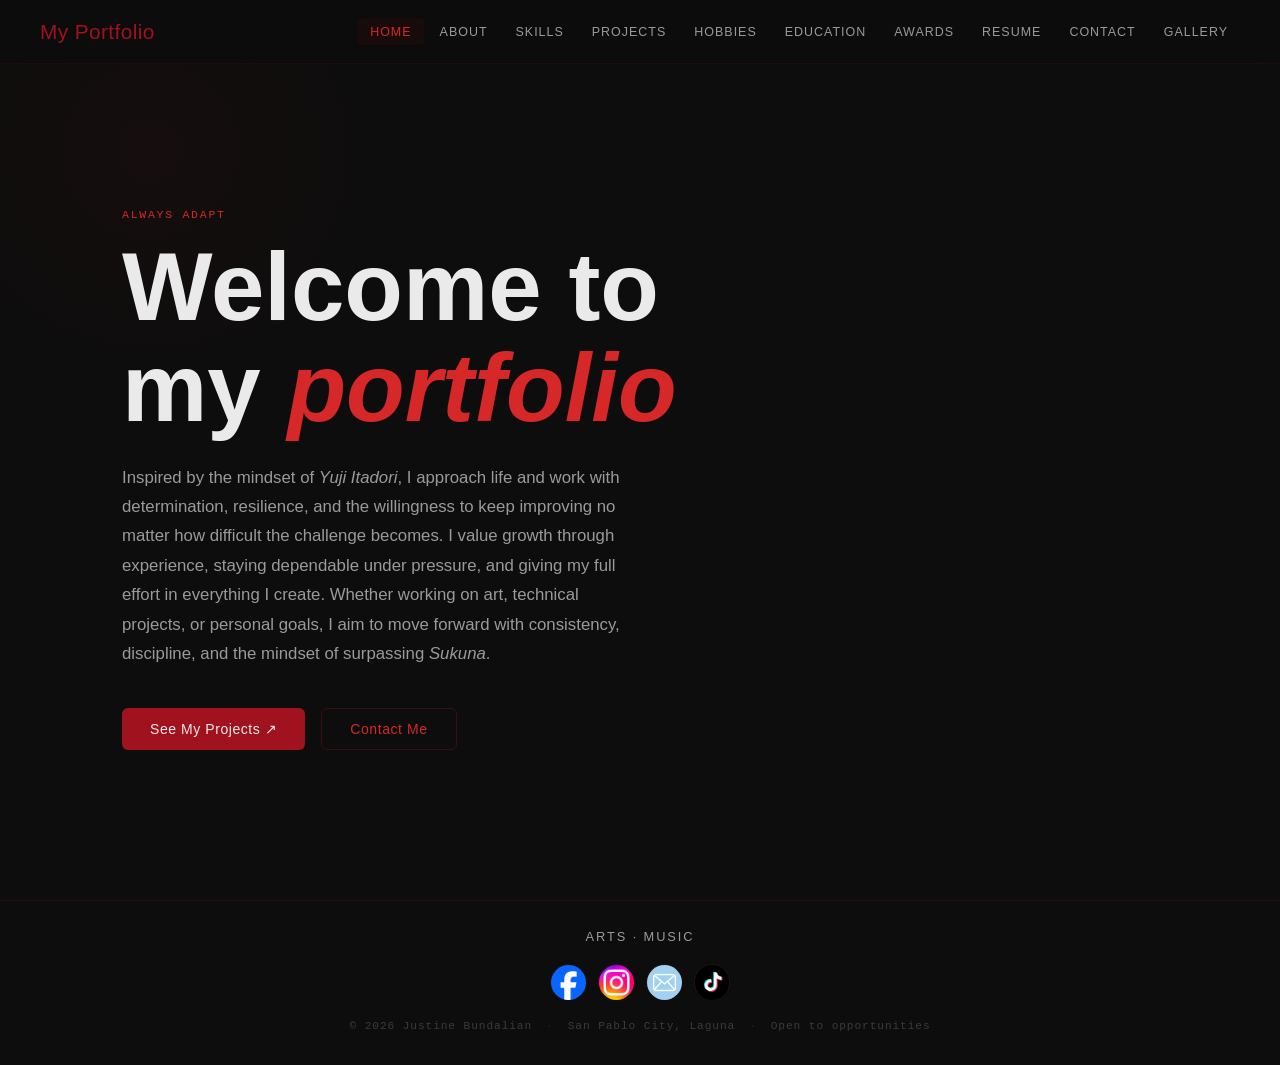
==== index.html @ 8720922f "Update index.html" ====
<!DOCTYPE html>
<html lang="en">
<head>
  <meta charset="UTF-8">
  <meta name="viewport" content="width=device-width, initial-scale=1.0">
  <title>Justine's Portfolio</title>
  <link rel="stylesheet" href="index.css">
</head>
<body>

<nav>
  <div class="nav-logo"><a href="index.html" style="text-decoration:none; color:inherit;">My Portfolio</a></div>
  <ul class="nav-links" id="navLinks">
    <li><a href="index.html">Home</a></li>
    <li><a href="about.html">About</a></li>
    <li><a href="skills.html">Skills</a></li>
    <li><a href="project.html">Projects</a></li>
    <li><a href="hobbies.html">Hobbies</a></li>
    <li><a href="education.html">Education</a></li>
    <li><a href="awards.html">Awards</a></li>
    <li><a href="resume.html">Resume</a></li>
    <li><a href="contact.html">Contact</a></li>
    <li><a href="gallery.html">Gallery</a></li>
  </ul>
  <div class="hamburger" id="hamburger" onclick="toggleMenu()">
    <span></span><span></span><span></span>
  </div>
</nav>

<div class="page active" style="display:block;">
  <div class="bg-glow"></div>
  <div class="home-grid">
    <div>
      <div class="eyebrow fade-up">Always adapt</div>
      <h1 class="hero-title fade-up-2">Welcome to my <em>portfolio</em><br></h1>
      <p class="hero-sub fade-up-3">Inspired by the mindset of <em>Yuji Itadori</em>, I approach life and work with determination, resilience, and the willingness to keep improving no matter how difficult the challenge becomes. I value growth through experience, staying dependable under pressure, and giving my full effort in everything I create. Whether working on art, technical projects, or personal goals, I aim to move forward with consistency, discipline, and the mindset of surpassing <em>Sukuna</em>.</p>
      <div class="hero-actions fade-up-4" style="justify-content: flex-start;">
        <a href="project.html" class="btn">See My Projects ↗</a>
        <a href="contact.html" class="btn btn-outline">Contact Me</a>
      </div>
    </div>
  </div>
</div>

<footer>
  <div class="footer-inner">
    <div class="footer-tagline">Arts · Music</div>
    <div class="footer-socials">
      <a href="#" aria-label="Facebook"><img src="fb.jpg" alt=""></a>
      <a href="#" aria-label="Instagram"><img src="ig.jpg" alt=""></a>
      <a href="#" aria-label="Email"><img src="email.jpg" alt=""></a>
      <a href="#" aria-label="TikTok"><img src="tiktok.jpg" alt=""></a>
    </div>
    <div class="footer-bottom">
      © 2026 Justine Bundalian
      <span class="footer-dot">·</span>
      San Pablo City, Laguna
      <span class="footer-dot">·</span>
      Open to opportunities
    </div>
  </div>
</footer>

<script src="index.js"></script>
</body>
</html>
---- index.css ----
:root {
    --bg: #0D0D0D;
    --bg2: #111111;
    --bg3: #1A1A1A;
    --accent: #A1121F;
    --accent2: #D62828;
    --text: #EAEAEA;
    --text2: #9A9A9A;
    --text3: #5a5a5a;
    --border: rgba(161,18,31,0.15);
    --border2: rgba(161,18,31,0.3);
    --card: #141414;
    --serif: sans-serif;
    --sans: 'DM Sans', sans-serif;
    --mono: 'DM Mono', monospace;
  }

  * { margin: 0; padding: 0; box-sizing: border-box; }

  body {
    font-family: var(--sans);
    background: var(--bg);
    color: var(--text);
    min-height: 100vh;
    overflow-x: hidden;
  }

  /* ─── NAV ─── */
  nav {
    position: fixed; top: 0; left: 0; right: 0; z-index: 100;
    background: rgba(13,13,13,0.92);
    backdrop-filter: blur(12px);
    border-bottom: 1px solid var(--border);
    display: flex; align-items: center; justify-content: space-between;
    padding: 0 2.5rem;
    height: 64px;
  }

  .nav-logo {
    font-family: var(--serif);
    font-size: 1.3rem;
    color: var(--accent);
    letter-spacing: 0.02em;
    cursor: pointer;
  }

  .nav-links {
    display: flex; gap: 0.25rem; list-style: none;
    flex-wrap: wrap;
  }

  .nav-links a {
    display: block;
    padding: 0.4rem 0.75rem;
    font-size: 0.78rem;
    font-weight: 500;
    letter-spacing: 0.08em;
    text-transform: uppercase;
    color: var(--text2);
    text-decoration: none;
    border-radius: 4px;
    transition: color 0.2s, background 0.2s;
    cursor: pointer;
  }

  .nav-links a:hover, .nav-links a.active {
    color: var(--accent2);
    background: rgba(161,18,31,0.08);
  }

  .hamburger {
    display: none;
    flex-direction: column;
    gap: 5px;
    cursor: pointer;
    padding: 4px;
  }

  .hamburger span {
    width: 22px; height: 2px;
    background: var(--accent);
    border-radius: 2px;
    transition: all 0.3s;
  }

  /* ─── PAGE SYSTEM ─── */
  .page { display: none; padding-top: 64px; min-height: 100vh; }
  .page.active { display: block; }

  /* ─── SECTION WRAPPER ─── */
  .section { max-width: 1100px; margin: 0 auto; padding: 5rem 2rem; }
  .section-sm { max-width: 800px; margin: 0 auto; padding: 5rem 2rem; }

  /* ─── TYPOGRAPHY ─── */
  .eyebrow {
    font-family: var(--mono);
    font-size: 0.72rem;
    letter-spacing: 0.15em;
    text-transform: uppercase;
    color: var(--accent2);
    margin-bottom: 1rem;
  }

  h1.hero-title {
    font-family: var(--serif);
    font-size: clamp(3rem, 8vw, 6rem);
    font-weight: 700;
    line-height: 1.05;
    margin-bottom: 1.5rem;
  }

  h1.hero-title em {
    font-style: italic;
    color: var(--accent2);
  }

  h2.page-title {
    font-family: var(--serif);
    font-size: clamp(2rem, 5vw, 3.5rem);
    font-weight: 700;
    line-height: 1.1;
    margin-bottom: 0.5rem;
  }

  h2.page-title em { font-style: italic; color: var(--accent2); }

  h3.sub-title {
    font-family: var(--serif);
    font-size: 1.4rem;
    font-weight: 400;
    margin-bottom: 0.75rem;
  }

  .lead {
    font-size: 1.1rem;
    color: var(--text2);
    line-height: 1.8;
    max-width: 640px;
  }

  .divider {
    width: 60px; height: 2px;
    background: var(--accent);
    margin: 1.5rem 0;
  }

  /* ─── CARDS ─── */
  .card {
    background: var(--card);
    border: 1px solid var(--border);
    border-radius: 12px;
    padding: 1.75rem;
    transition: border-color 0.3s, transform 0.3s;
  }

  .card:hover {
    border-color: var(--border2);
    transform: translateY(-3px);
  }

  /* ─── GRID ─── */
  .grid-2 { display: grid; grid-template-columns: repeat(auto-fit, minmax(280px,1fr)); gap: 1.5rem; }
  .grid-3 { display: grid; grid-template-columns: repeat(auto-fit, minmax(220px,1fr)); gap: 1.25rem; }

  /* ─── BADGE ─── */
  .badge {
    display: inline-block;
    padding: 0.25rem 0.75rem;
    background: rgba(161,18,31,0.1);
    border: 1px solid var(--border2);
    border-radius: 20px;
    font-size: 0.75rem;
    font-family: var(--mono);
    color: var(--accent2);
    letter-spacing: 0.05em;
  }

  /* ─── BUTTON ─── */
  .btn {
    display: inline-flex; align-items: center; gap: 0.5rem;
    padding: 0.75rem 1.75rem;
    background: var(--accent);
    color: #EAEAEA;
    font-family: var(--sans);
    font-weight: 500;
    font-size: 0.875rem;
    letter-spacing: 0.04em;
    border: none; border-radius: 6px;
    cursor: pointer;
    text-decoration: none;
    transition: background 0.2s, transform 0.15s;
  }

  .btn:hover { background: var(--accent2); transform: translateY(-1px); }

  .btn-outline {
    background: transparent;
    color: var(--accent2);
    border: 1px solid var(--border2);
  }

  .btn-outline:hover { background: rgba(161,18,31,0.08); color: var(--accent2); }

  /* ═══════════════════════════════════════
     HOME PAGE
  ═══════════════════════════════════════ */
  #home {
    position: relative;
    overflow: hidden;
  }

  .home-grid {
    max-width: 1100px;
    margin: 0 auto;
    padding: 9rem 2rem 5rem;
    display: grid;
    grid-template-columns: 1fr 380px;
    gap: 4rem;
    align-items: center;
  }

  @media(max-width: 860px) {
    .home-grid { grid-template-columns: 1fr; padding: 6rem 1.5rem 3rem; }
    .home-portrait { order: -1; }
  }

  .hero-sub {
    font-size: 1.05rem;
    color: var(--text2);
    line-height: 1.75;
    margin-bottom: 2.5rem;
    max-width: 520px;
  }

  .hero-actions { display: flex; gap: 1rem; flex-wrap: wrap; }

  .hero-stats {
    display: flex; gap: 2.5rem;
    margin-top: 3rem;
    padding-top: 2rem;
    border-top: 1px solid var(--border);
    flex-wrap: wrap;
  }

  .stat-num {
    font-family: var(--serif);
    font-size: 2rem;
    color: var(--accent2);
    font-weight: 700;
  }

  .stat-label {
    font-size: 0.8rem;
    color: var(--text3);
    letter-spacing: 0.06em;
    text-transform: uppercase;
    margin-top: 0.25rem;
  }

  .home-portrait {
    position: relative;
  }

  .portrait-frame {
    width: 100%;
    aspect-ratio: 3/4;
    border-radius: 12px;
    background: linear-gradient(135deg, #1a1010 0%, #2a1010 100%);
    border: 1px solid var(--border);
    display: flex;
    align-items: center;
    justify-content: center;
    position: relative;
    overflow: hidden;
  }

  .portrait-initials {
    font-family: var(--serif);
    font-size: 7rem;
    color: var(--accent);
    font-style: italic;
    opacity: 0.6;
    user-select: none;
  }

  .portrait-accent {
    position: absolute;
    top: -20px; right: -20px;
    width: 120px; height: 120px;
    border: 2px solid var(--accent);
    border-radius: 8px;
    opacity: 0.2;
  }

  .portrait-accent2 {
    position: absolute;
    bottom: -20px; left: -20px;
    width: 80px; height: 80px;
    border: 2px solid var(--accent);
    border-radius: 50%;
    opacity: 0.15;
  }

  .bg-glow {
    position: absolute;
    width: 500px; height: 500px;
    border-radius: 50%;
    background: radial-gradient(circle, rgba(161,18,31,0.06) 0%, transparent 70%);
    top: -100px; left: -100px;
    pointer-events: none;
  }

  /* ═══════════════════════════════════════
     ABOUT PAGE
  ═══════════════════════════════════════ */
  .about-layout {
    display: grid;
    grid-template-columns: 1fr 1.4fr;
    gap: 4rem;
    align-items: start;
  }

  @media(max-width: 760px) { .about-layout { grid-template-columns: 1fr; } }

  .about-aside {
    position: sticky; top: 90px;
  }

  .about-img {
    width: 100%;
    aspect-ratio: 1;
    border-radius: 12px;
    background: var(--card);
    border: 1px solid var(--border);
    display: flex; align-items: center; justify-content: center;
    font-family: var(--serif);
    font-size: 5rem;
    color: var(--accent);
    font-style: italic;
    margin-bottom: 1.5rem;
  }

  .info-rows { display: flex; flex-direction: column; gap: 0.75rem; }

  .info-row {
    display: flex; gap: 1rem;
    font-size: 0.875rem;
    padding: 0.75rem 0;
    border-bottom: 1px solid var(--border);
  }

  .info-row-label {
    color: var(--text3);
    font-family: var(--mono);
    font-size: 0.72rem;
    letter-spacing: 0.08em;
    text-transform: uppercase;
    min-width: 90px;
    padding-top: 0.1rem;
  }

  .info-row-val { color: var(--text); }

  .about-content p {
    color: var(--text2);
    line-height: 1.85;
    margin-bottom: 1.25rem;
    font-size: 1rem;
  }

  .about-content p strong { color: var(--accent2); font-weight: 500; }

  /* ═══════════════════════════════════════
     SKILLS PAGE
  ═══════════════════════════════════════ */
  .skill-category { margin-bottom: 3rem; }

  .skill-category-title {
    font-family: var(--mono);
    font-size: 0.75rem;
    letter-spacing: 0.12em;
    text-transform: uppercase;
    color: var(--accent2);
    margin-bottom: 1.25rem;
    padding-bottom: 0.75rem;
    border-bottom: 1px solid var(--border);
  }

  .skill-item {
    display: flex; align-items: center; gap: 1rem;
    margin-bottom: 1rem;
  }

  .skill-name {
    min-width: 160px;
    font-size: 0.9rem;
    color: var(--text);
  }

  .skill-bar-wrap {
    flex: 1;
    height: 4px;
    background: var(--bg3);
    border-radius: 2px;
    overflow: hidden;
  }

  .skill-bar {
    height: 100%;
    background: linear-gradient(90deg, var(--accent), var(--accent2));
    border-radius: 2px;
    width: 0;
    transition: width 1s cubic-bezier(0.4, 0, 0.2, 1);
  }

  .skill-pct {
    font-family: var(--mono);
    font-size: 0.72rem;
    color: var(--text3);
    min-width: 36px;
    text-align: right;
  }

  .tech-chips { display: flex; flex-wrap: wrap; gap: 0.5rem; margin-top: 0.75rem; }

  .tech-chip {
    padding: 0.35rem 0.9rem;
    background: var(--bg3);
    border: 1px solid var(--border);
    border-radius: 6px;
    font-size: 0.8rem;
    font-family: var(--mono);
    color: var(--text2);
    transition: border-color 0.2s, color 0.2s;
  }

  .tech-chip:hover { border-color: var(--accent2); color: var(--accent2); }

  /* ═══════════════════════════════════════
     PROJECTS PAGE
  ═══════════════════════════════════════ */
  .project-card {
  background: var(--card);
  border: 1px solid var(--border);
  border-radius: 16px;
  overflow: hidden;
  transition: border-color 0.3s, transform 0.3s;

  /* MAKE CARD BIGGER */
  max-width: 500px;
  width: 100%;
  margin: 0 auto;
}

.project-card:hover {
  border-color: var(--border2);
  transform: translateY(-4px);
}

.project-thumb {
  height: 320px; /* BIGGER IMAGE AREA */
  background: var(--bg3);
  position: relative;
  overflow: hidden;
  display: flex;
  align-items: center;
  justify-content: center;
}

.project-thumb-img {
  width: 100%;
  height: 100%;

  /* IMAGE FITS PROPERLY */
  object-fit: contain;

  /* optional */
  background: #111;
  padding: 10px;
  display: block;
}

.project-body {
  padding: 2rem;
}

  .project-tags { display: flex; flex-wrap: wrap; gap: 0.4rem; margin-bottom: 0.75rem; }

  .project-title {
    font-family: var(--serif);
    font-size: 1.25rem;
    margin-bottom: 0.5rem;
    color: var(--text);
  }

  .project-desc {
    font-size: 0.875rem;
    color: var(--text2);
    line-height: 1.7;
    margin-bottom: 1.25rem;
  }

  .project-link {
    font-size: 0.8rem;
    font-family: var(--mono);
    color: var(--accent2);
    text-decoration: none;
    letter-spacing: 0.05em;
    display: inline-flex; align-items: center; gap: 0.4rem;
  }

  .project-link:hover { color: var(--accent); }

  /* ═══════════════════════════════════════
     HOBBIES PAGE
  ═══════════════════════════════════════ */
  .hobby-card {
    background: var(--card);
    border: 1px solid var(--border);
    border-radius: 12px;
    padding: 2rem;
    text-align: center;
    transition: border-color 0.3s, transform 0.3s;
  }

  .hobby-card:hover { border-color: var(--border2); transform: translateY(-3px); }

  .hobby-icon {
    font-size: 2.5rem;
    margin-bottom: 1rem;
    display: block;
  }

  .hobby-name {
    font-family: var(--serif);
    font-size: 1.1rem;
    margin-bottom: 0.5rem;
  }

  .hobby-desc {
    font-size: 0.85rem;
    color: var(--text2);
    line-height: 1.65;
  }

  /* ═══════════════════════════════════════
     EDUCATION PAGE
  ═══════════════════════════════════════ */
  .timeline { position: relative; padding-left: 2rem; }

  .timeline::before {
    content: '';
    position: absolute;
    left: 0; top: 0; bottom: 0;
    width: 1px;
    background: var(--border2);
  }

  .timeline-item {
    position: relative;
    margin-bottom: 2.5rem;
    padding-bottom: 2.5rem;
    border-bottom: 1px solid var(--border);
  }

  .timeline-item:last-child { border-bottom: none; }

  .timeline-dot {
    position: absolute;
    left: -2rem;
    top: 0.25rem;
    width: 10px; height: 10px;
    border-radius: 50%;
    background: var(--accent);
    transform: translateX(-4.5px);
    box-shadow: 0 0 0 4px rgba(161,18,31,0.15);
  }

  .timeline-date {
    font-family: var(--mono);
    font-size: 0.72rem;
    letter-spacing: 0.1em;
    color: var(--accent2);
    margin-bottom: 0.5rem;
  }

  .timeline-title {
    font-family: var(--serif);
    font-size: 1.3rem;
    margin-bottom: 0.25rem;
  }

  .timeline-sub {
    font-size: 0.9rem;
    color: var(--text2);
    margin-bottom: 0.75rem;
  }

  .timeline-desc {
    font-size: 0.875rem;
    color: var(--text3);
    line-height: 1.7;
  }

  /* ═══════════════════════════════════════
     ACHIEVEMENTS PAGE
  ═══════════════════════════════════════ */
  .achievement-card {
    background: var(--card);
    border: 1px solid var(--border);
    border-radius: 12px;
    padding: 1.5rem;
    display: flex;
    gap: 1.25rem;
    align-items: flex-start;
    transition: border-color 0.3s;
  }

  .achievement-card:hover { border-color: var(--border2); }

  .achievement-icon-wrap {
    width: 48px; height: 48px;
    border-radius: 10px;
    background: rgba(161,18,31,0.1);
    border: 1px solid var(--border2);
    display: flex; align-items: center; justify-content: center;
    font-size: 1.4rem;
    flex-shrink: 0;
  }

  .achievement-year {
    font-family: var(--mono);
    font-size: 0.7rem;
    color: var(--accent2);
    letter-spacing: 0.1em;
    margin-bottom: 0.25rem;
  }

  .achievement-title {
    font-weight: 500;
    margin-bottom: 0.3rem;
    font-size: 1rem;
  }

  .achievement-desc {
    font-size: 0.85rem;
    color: var(--text2);
    line-height: 1.6;
  }

  /* ═══════════════════════════════════════
     RESUME PAGE
  ═══════════════════════════════════════ */
  .resume-header {
    background: var(--card);
    border: 1px solid var(--border);
    border-radius: 12px;
    padding: 2.5rem;
    text-align: center;
    margin-bottom: 2rem;
  }

  .resume-name {
    font-family: var(--serif);
    font-size: 2.5rem;
    color: var(--accent2);
    margin-bottom: 0.25rem;
  }

  .resume-role {
    font-size: 1rem;
    color: var(--text2);
    margin-bottom: 1.25rem;
  }

  .resume-contacts {
    display: flex; flex-wrap: wrap; gap: 1rem;
    justify-content: center;
    font-size: 0.8rem;
    font-family: var(--mono);
    color: var(--text3);
  }

  .resume-section {
    background: var(--card);
    border: 1px solid var(--border);
    border-radius: 12px;
    padding: 2rem;
    margin-bottom: 1.5rem;
  }

  .resume-section-title {
    font-family: var(--mono);
    font-size: 0.72rem;
    letter-spacing: 0.12em;
    text-transform: uppercase;
    color: var(--accent2);
    margin-bottom: 1.25rem;
    padding-bottom: 0.75rem;
    border-bottom: 1px solid var(--border);
  }

  .resume-entry { margin-bottom: 1.25rem; }
  .resume-entry:last-child { margin-bottom: 0; }

  .resume-entry-header {
    display: flex; justify-content: space-between; align-items: flex-start;
    gap: 1rem; flex-wrap: wrap; margin-bottom: 0.3rem;
  }

  .resume-entry-title { font-weight: 500; font-size: 0.95rem; }
  .resume-entry-date { font-family: var(--mono); font-size: 0.72rem; color: var(--text3); }
  .resume-entry-sub { font-size: 0.85rem; color: var(--text2); margin-bottom: 0.5rem; }
  .resume-entry-points { list-style: none; }

  .resume-entry-points li {
    font-size: 0.85rem;
    color: var(--text3);
    padding: 0.2rem 0;
    padding-left: 1rem;
    position: relative;
  }

  .resume-entry-points li::before {
    content: '—';
    position: absolute; left: 0;
    color: var(--accent);
  }

  .download-area {
    text-align: center;
    padding: 2.5rem;
    background: var(--card);
    border: 1px solid var(--border);
    border-radius: 12px;
    margin-bottom: 2rem;
  }

  /* ═══════════════════════════════════════
     CONTACT PAGE
  ═══════════════════════════════════════ */
  .contact-layout {
    display: grid;
    grid-template-columns: 1fr 1.5fr;
    gap: 3rem;
    align-items: start;
  }

  @media(max-width: 760px) { .contact-layout { grid-template-columns: 1fr; } }

  .contact-item {
    display: flex; gap: 1rem; align-items: flex-start;
    margin-bottom: 1.5rem;
  }

  .contact-icon {
    width: 40px; height: 40px;
    background: rgba(161,18,31,0.08);
    border: 1px solid var(--border);
    border-radius: 8px;
    display: flex; align-items: center; justify-content: center;
    font-size: 1.1rem;
    flex-shrink: 0;
  }

  .contact-icon img {
    border-radius: 6px;
    width: 37px;
    height: 37px;
  }

  .contact-label {
    font-family: var(--mono);
    font-size: 0.7rem;
    letter-spacing: 0.1em;
    color: var(--text3);
    text-transform: uppercase;
    margin-bottom: 0.2rem;
  }

  .contact-val { font-size: 0.95rem; color: var(--text); }

  .form-group { margin-bottom: 1.25rem; }

  label {
    display: block;
    font-family: var(--mono);
    font-size: 0.72rem;
    letter-spacing: 0.1em;
    text-transform: uppercase;
    color: var(--text3);
    margin-bottom: 0.5rem;
  }

  input, textarea {
    width: 100%;
    background: var(--bg3);
    border: 1px solid var(--border);
    border-radius: 6px;
    color: var(--text);
    font-family: var(--sans);
    font-size: 0.9rem;
    padding: 0.75rem 1rem;
    outline: none;
    transition: border-color 0.2s;
  }

  input:focus, textarea:focus { border-color: var(--accent2); }

  textarea { min-height: 120px; resize: vertical; }

  .form-success {
    display: none;
    text-align: center;
    padding: 2rem;
    color: var(--accent2);
    font-family: var(--serif);
    font-size: 1.2rem;
  }

  /* ═══════════════════════════════════════
     GALLERY PAGE
  ═══════════════════════════════════════ */
  .gallery-grid {
    display: grid;
    grid-template-columns: repeat(auto-fill, minmax(260px, 1fr));
    gap: 1rem;
  }

  .gallery-item {
    border-radius: 10px;
    overflow: hidden;
    border: 1px solid var(--border);
    background: var(--card);
    cursor: pointer;
    transition: transform 0.3s, border-color 0.3s;
  }

  .gallery-item:hover { transform: scale(1.02); border-color: var(--border2); }

  .gallery-thumb {
    width: 100%;
    aspect-ratio: 4/3;
    background: var(--bg3);
    display: flex; align-items: center; justify-content: center;
    font-size: 2.5rem;
    position: relative;
    overflow: hidden;
  }

  .gallery-thumb-bg {
    position: absolute; inset: 0;
    opacity: 0.08;
    display: flex; align-items: center; justify-content: center;
    font-family: var(--serif);
    font-size: 7rem;
    color: var(--accent);
    font-style: italic;
    pointer-events: none;
  }

  .gallery-icon { position: relative; z-index: 1; }

  .gallery-caption {
    padding: 0.9rem 1rem;
    border-top: 1px solid var(--border);
  }

  .gallery-caption-title {
    font-size: 0.9rem;
    font-weight: 500;
    margin-bottom: 0.2rem;
  }

  .gallery-caption-sub {
    font-size: 0.78rem;
    color: var(--text3);
    font-family: var(--mono);
  }

  /* ─── LIGHTBOX ─── */
  .lightbox {
    display: none;
    position: fixed; inset: 0; z-index: 1000;
    background: rgba(5,0,0,0.95);
    align-items: center; justify-content: center;
  }

  .lightbox.open { display: flex; }

  .lightbox-inner {
    max-width: 640px;
    width: 90%;
    text-align: center;
  }

  .lightbox-img {
    width: 100%;
    aspect-ratio: 4/3;
    border-radius: 12px;
    background: var(--bg3);
    display: flex; align-items: center; justify-content: center;
    font-size: 5rem;
    margin-bottom: 1rem;
    border: 1px solid var(--border);
  }

  .lightbox-title {
    font-family: var(--serif);
    font-size: 1.3rem;
    color: var(--accent2);
    margin-bottom: 0.5rem;
  }

  .lightbox-close {
    position: absolute; top: 1.5rem; right: 1.5rem;
    background: var(--card);
    border: 1px solid var(--border);
    color: var(--text2);
    width: 40px; height: 40px;
    border-radius: 50%;
    cursor: pointer;
    font-size: 1.2rem;
    display: flex; align-items: center; justify-content: center;
    transition: color 0.2s, border-color 0.2s;
  }

  .lightbox-close:hover { color: var(--accent2); border-color: var(--accent2); }

footer {
  margin-top: auto;
  padding: 2.5rem 2rem 2rem;
  border-top: 1px solid rgba(161,18,31,0.15);
  display: flex;
  flex-direction: column;
  align-items: center;
  gap: 1.25rem;
  text-align: center;
}

.footer-inner {
  width: 100%;
  max-width: 900px;
  display: flex;
  flex-direction: column;
  align-items: center;
  gap: 1.25rem;
}

.footer-tagline {
  font-family: 'DM Sans', sans-serif;
  font-size: 0.8rem;
  letter-spacing: 0.15em;
  text-transform: uppercase;
  color: var(--text2);
  margin-top: -0.75rem;
}

.footer-links {
  display: flex;
  gap: 0.25rem;
  flex-wrap: wrap;
  justify-content: center;
}

.footer-links a {
  font-family: 'DM Sans', sans-serif;
  font-size: 0.8rem;
  color: var(--text2);
  text-decoration: none;
  padding: 0.35rem 0.75rem;
  border-radius: 999px;
  border: 1px solid transparent;
  transition: color 0.2s, border-color 0.2s;
  cursor: pointer;
}

.footer-links a:hover {
  color: var(--accent2);
  border-color: var(--accent2);
}

.footer-socials {
  display: flex;
  gap: 0.75rem;
  align-items: center;
}

.footer-socials a {
  width: 36px;
  height: 36px;
  display: flex;
  align-items: center;
  justify-content: center;
  border-radius: 50%;
  border: 1px solid rgba(161,18,31,0.2);
  color: var(--text2);
  text-decoration: none;
  font-size: 0.85rem;
  transition: color 0.2s, border-color 0.2s, transform 0.2s;
}

.footer-socials img {
  border-radius: 50px;
  width: 35px;
  height: 35px;
}

.footer-socials a:hover {
  color: var(--accent2);
  border-color: var(--accent2);
  transform: translateY(-2px);
}

.footer-bottom {
  font-family: 'DM Mono', monospace;
  font-size: 0.7rem;
  color: var(--text3);
  letter-spacing: 0.08em;
  opacity: 0.6;
}

.footer-dot {
  margin: 0 0.4rem;
  opacity: 0.4;
}

@media (max-width: 600px) {
  footer {
    padding: 2rem 1.25rem 1.5rem;
  }
  .footer-links a {
    font-size: 0.75rem;
    padding: 0.3rem 0.6rem;
  }
}

  /* ─── MOBILE NAV ─── */
  @media(max-width: 820px) {
    nav { padding: 0 1.25rem; }
    .hamburger { display: flex; }
    .nav-links {
      display: none;
      position: fixed;
      top: 64px; left: 0; right: 0;
      background: rgba(13,13,13,0.98);
      flex-direction: column;
      padding: 1rem;
      border-bottom: 1px solid var(--border);
    }
    .nav-links.open { display: flex; }
    .nav-links a { padding: 0.6rem 1rem; }
  }

  /* ─── ANIMATIONS ─── */
  @keyframes fadeUp {
    from { opacity: 0; transform: translateY(20px); }
    to { opacity: 1; transform: translateY(0); }
  }

  .fade-up { animation: fadeUp 0.6s ease both; }
  .fade-up-2 { animation: fadeUp 0.6s 0.15s ease both; }
  .fade-up-3 { animation: fadeUp 0.6s 0.3s ease both; }
  .fade-up-4 { animation: fadeUp 0.6s 0.45s ease both; }

  .portrait-initials img {
    width: 350px;
    height: fit-content;
  }

  .about-img img {
    width: 400px;
    height: 400px;
    border-radius: 10px;
  }

.lightbox {
  position: fixed;
  inset: 0;
  background: rgba(0,0,0,0.85);
  display: flex;
  justify-content: center;
  align-items: center;
  padding: 2rem;
  z-index: 999;
  opacity: 0;
  visibility: hidden;
  transition: 0.3s;
}

.lightbox.open {
  opacity: 1;
  visibility: visible;
}

.lightbox-inner {
  background: #111;
  width: 100%;
  max-width: 600px;
  max-height: 90vh;
  overflow-y: auto;
  padding: 1.5rem;
  border-radius: 16px;
}

.lightbox-inner img {
  display: block;
}

.lightbox-close {
  position: absolute;
  top: 20px;
  right: 20px;
  border: none;
  background: transparent;
  color: white;
  font-size: 2rem;
  cursor: pointer;
}

#lightboxImg {
  width: 100%;
  aspect-ratio: 1 / 1; /* forces square */
  object-fit: cover;  /* crops image to fit */
  border-radius: 12px;
  display: block;
}
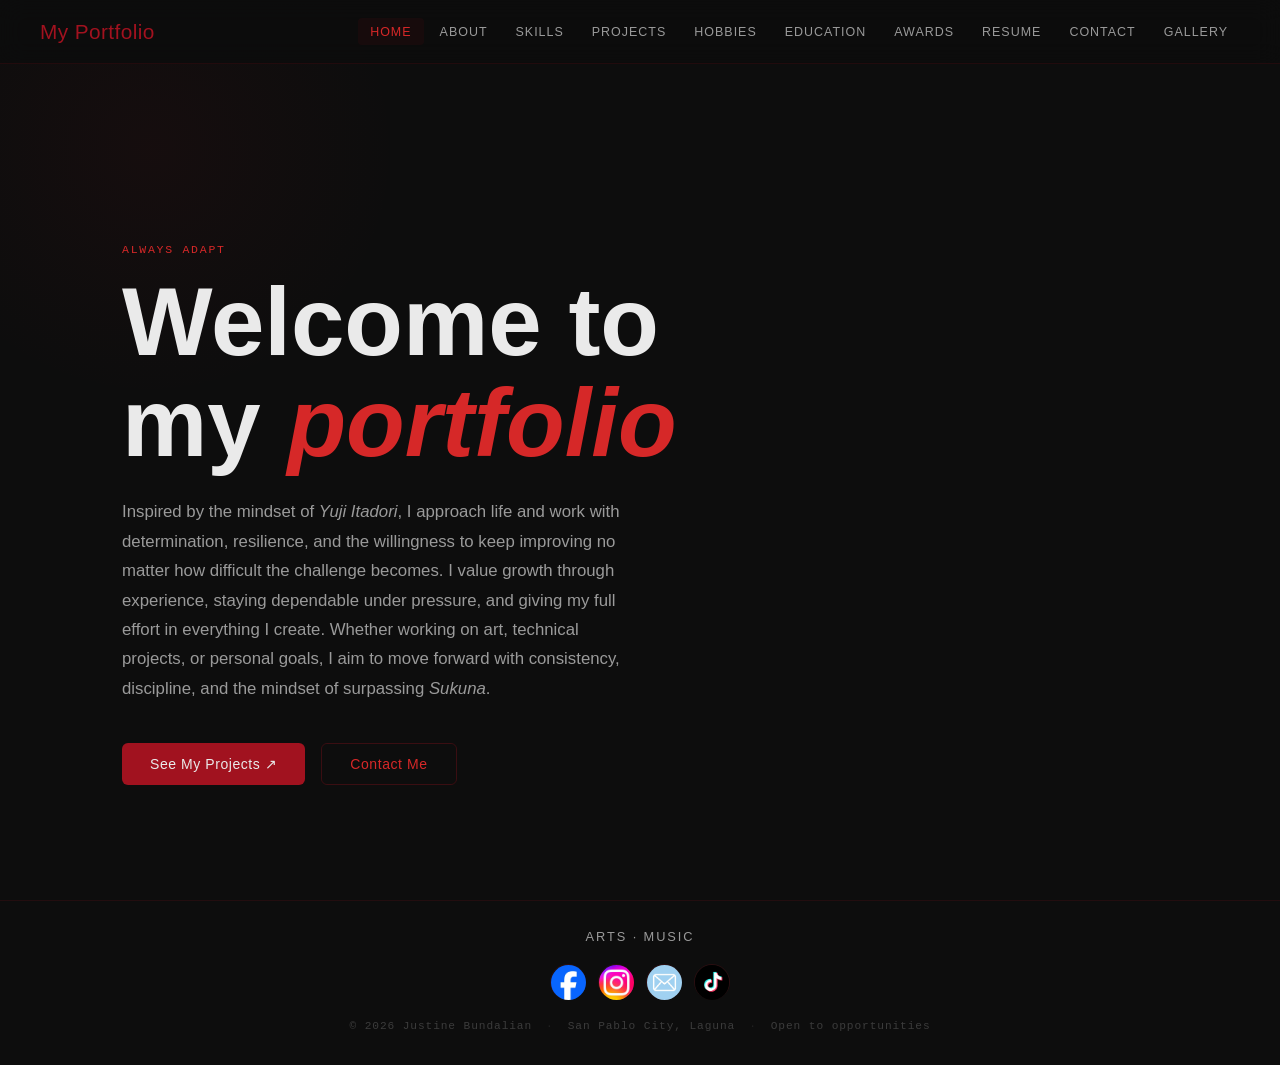
==== commit 80ea5cdd: "Update index.html" ====
--- a/index.html
+++ b/index.html
@@ -27,9 +27,9 @@
   </div>
 </nav>
 
-<div class="page active" style="display:block;">
+<div class="page active" style="display:block; height: 100vh; overflow: hidden;">
   <div class="bg-glow"></div>
-  <div class="home-grid">
+  <div class="home-grid" style="height: 100%; padding-top: 64px; padding-bottom: 0; align-content: center;">
     <div>
       <div class="eyebrow fade-up">Always adapt</div>
       <h1 class="hero-title fade-up-2">Welcome to my <em>portfolio</em><br></h1>
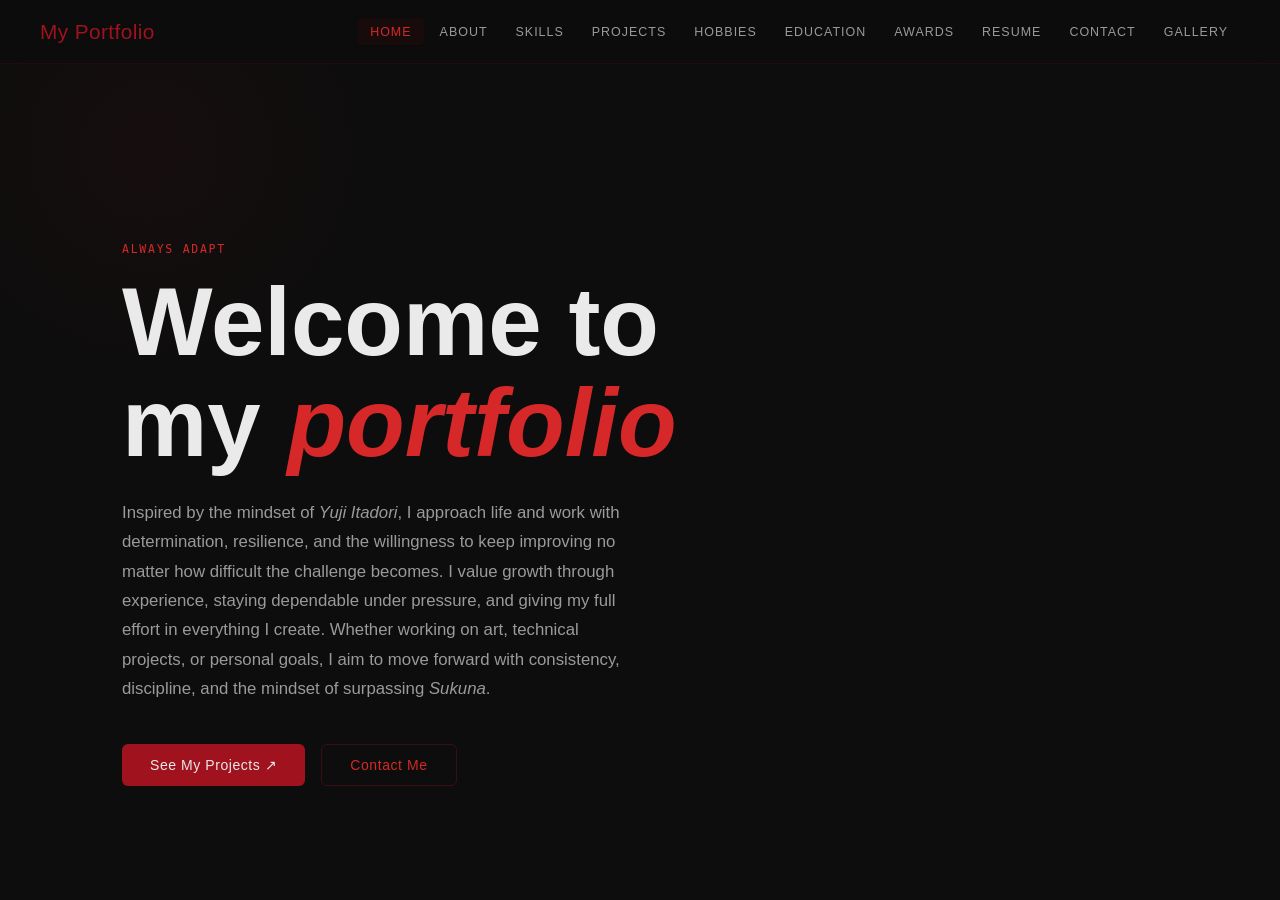
==== commit 34c03bc6: "Update index.html" ====
--- a/index.html
+++ b/index.html
@@ -32,7 +32,7 @@
   <div class="home-grid" style="height: 100%; padding-top: 64px; padding-bottom: 0; align-content: center;">
     <div>
       <div class="eyebrow fade-up">Always adapt</div>
-      <h1 class="hero-title fade-up-2">Welcome to my <em>portfolio</em><br></h1>
+      <h1 class="hero-title fade-up-2">Welcome to my <em>portfolio</em></h1>
       <p class="hero-sub fade-up-3">Inspired by the mindset of <em>Yuji Itadori</em>, I approach life and work with determination, resilience, and the willingness to keep improving no matter how difficult the challenge becomes. I value growth through experience, staying dependable under pressure, and giving my full effort in everything I create. Whether working on art, technical projects, or personal goals, I aim to move forward with consistency, discipline, and the mindset of surpassing <em>Sukuna</em>.</p>
       <div class="hero-actions fade-up-4" style="justify-content: flex-start;">
         <a href="project.html" class="btn">See My Projects ↗</a>
@@ -40,7 +40,6 @@
       </div>
     </div>
   </div>
-</div>
 
 <footer>
   <div class="footer-inner">
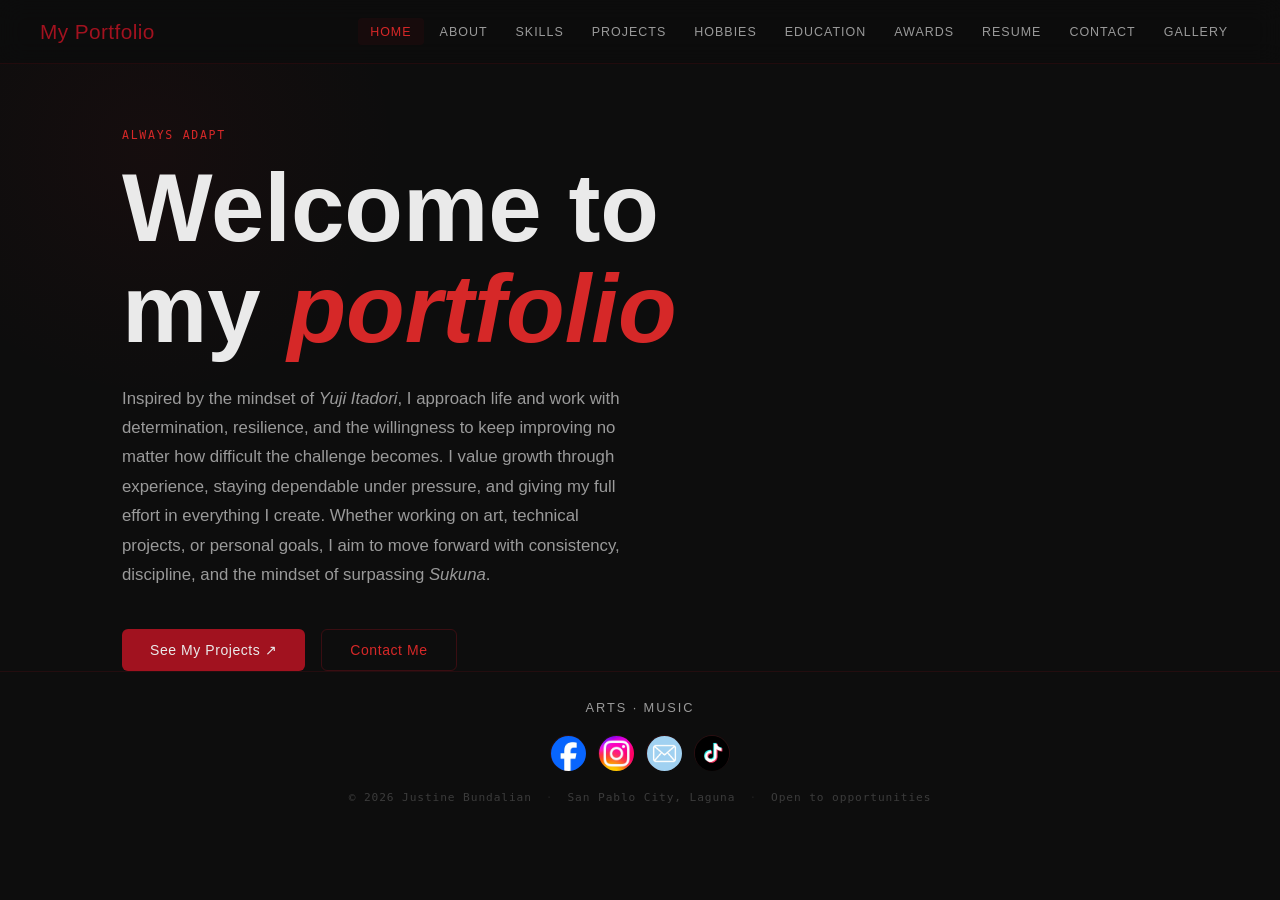
==== commit b3d975f8: "Update index.html" ====
--- a/index.html
+++ b/index.html
@@ -27,7 +27,7 @@
   </div>
 </nav>
 
-<div class="page active" style="display:block; height: 100vh; overflow: hidden;">
+<div class="page active" style="display:block; min-height: 100vh;">
   <div class="bg-glow"></div>
   <div class="home-grid" style="height: 100%; padding-top: 64px; padding-bottom: 0; align-content: center;">
     <div>
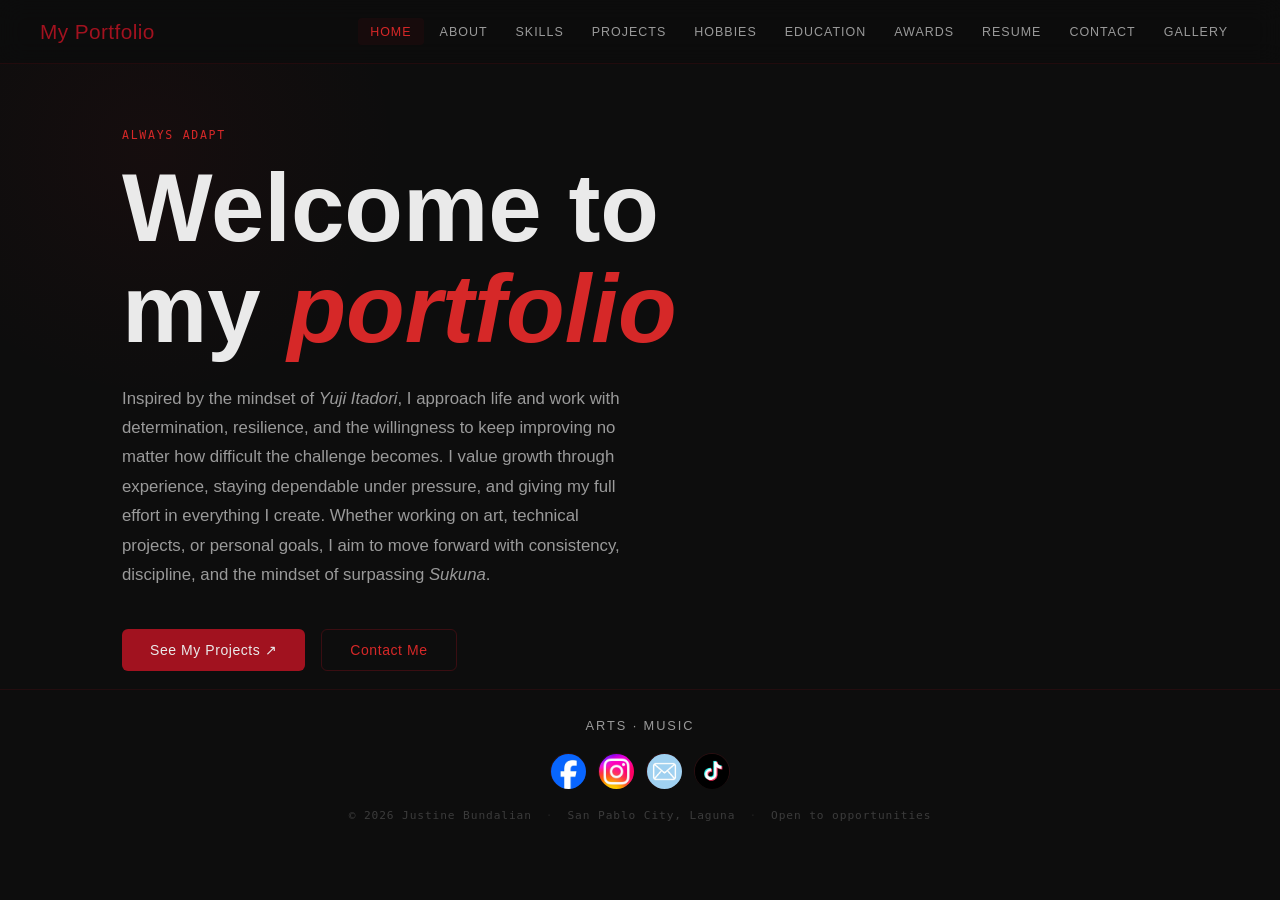
==== commit 59830b0a: "Update index.html" ====
--- a/index.html
+++ b/index.html
@@ -27,7 +27,7 @@
   </div>
 </nav>
 
-<div class="page active" style="display:block; min-height: 100vh;">
+<div class="page active">
   <div class="bg-glow"></div>
   <div class="home-grid" style="height: 100%; padding-top: 64px; padding-bottom: 0; align-content: center;">
     <div>
@@ -40,7 +40,7 @@
       </div>
     </div>
   </div>
-
+  <br>
 <footer>
   <div class="footer-inner">
     <div class="footer-tagline">Arts · Music</div>
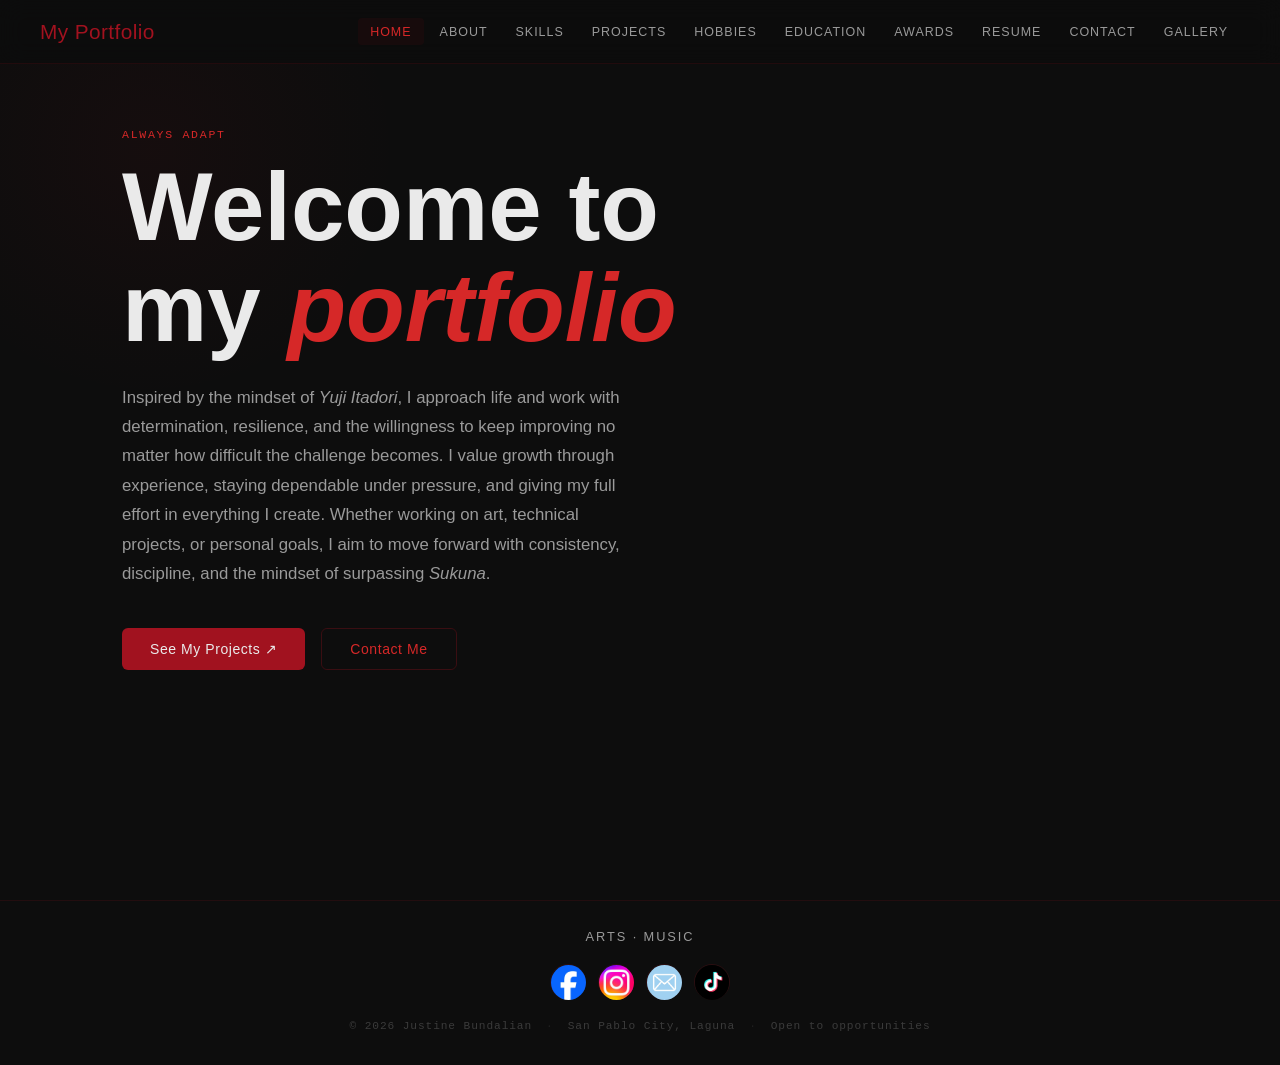
==== commit 4608150a: "Update index.html" ====
--- a/index.html
+++ b/index.html
@@ -40,7 +40,8 @@
       </div>
     </div>
   </div>
-  <br>
+</div>
+
 <footer>
   <div class="footer-inner">
     <div class="footer-tagline">Arts · Music</div>
